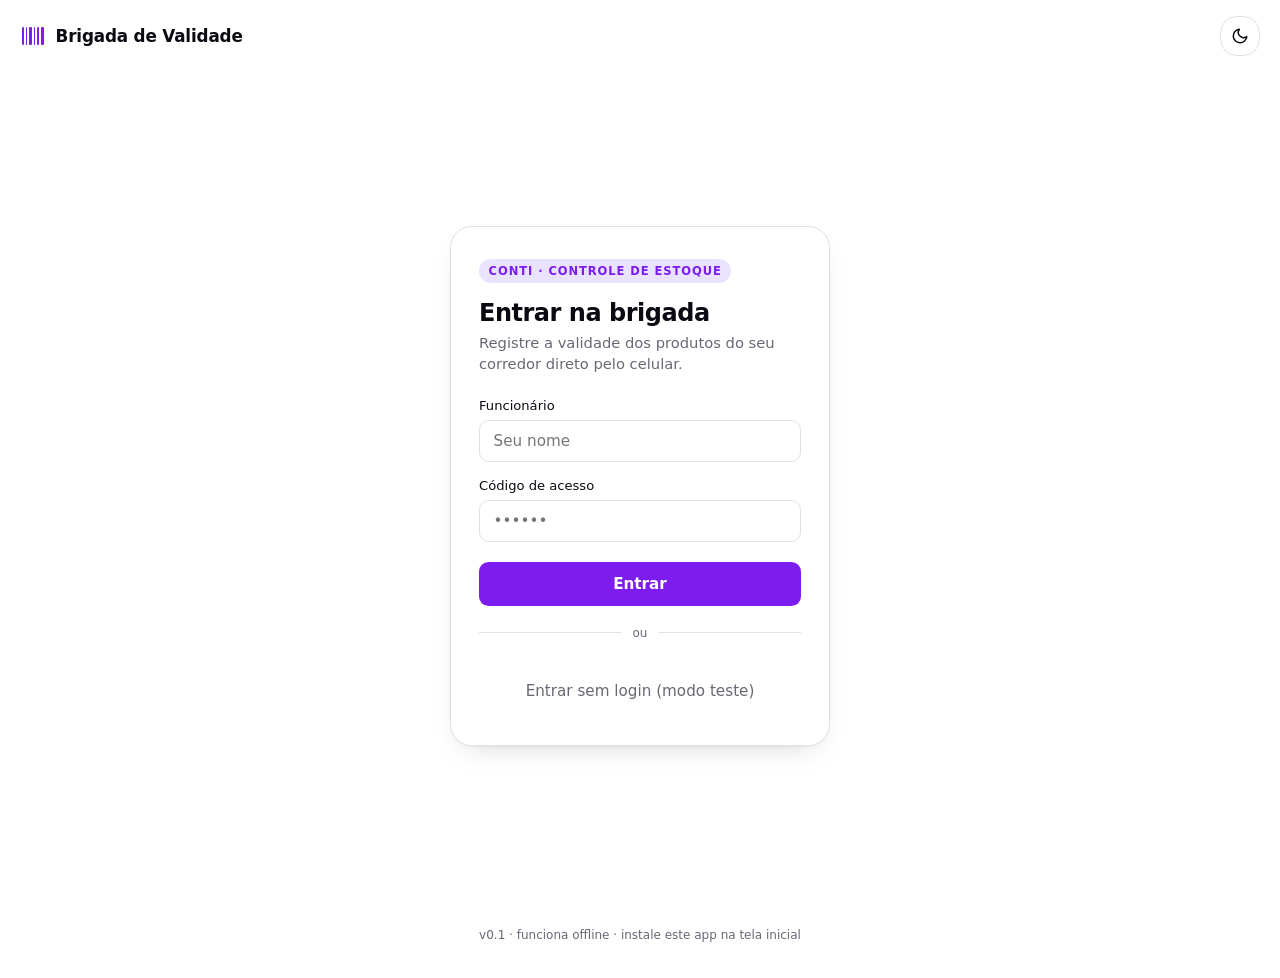
==== index.html @ 663f031b "feat: initial commit of the Brigada de Validade application - Added main HTML files: painel.html, re" ====
<!doctype html>
<html lang="pt-BR">
  <head>
    <meta charset="UTF-8" />
    <meta
      name="viewport"
      content="width=device-width, initial-scale=1, maximum-scale=1"
    />
    <title>Brigada de Validade</title>
    <meta
      name="description"
      content="Controle de validade de produtos — Conti"
    />

    <!-- PWA -->
    <meta name="theme-color" content="#6D28D9" />
    <link rel="manifest" href="manifest.json" />
    <link rel="apple-touch-icon" href="icons/icon-192.png" />
    <meta name="apple-mobile-web-app-capable" content="yes" />
    <meta
      name="apple-mobile-web-app-status-bar-style"
      content="black-translucent"
    />
    <meta name="apple-mobile-web-app-title" content="Brigada" />

    <link rel="stylesheet" href="css/style.css" />
  </head>
  <body>
    <header class="appbar">
      <div class="appbar__brand">
        <!-- ícone: código de barras, remete à bipagem de produtos -->
        <svg
          width="26"
          height="26"
          viewBox="0 0 26 26"
          fill="none"
          xmlns="http://www.w3.org/2000/svg"
        >
          <rect
            x="2"
            y="4"
            width="2"
            height="18"
            rx="1"
            fill="var(--primary)"
          />
          <rect
            x="6"
            y="4"
            width="1"
            height="18"
            rx="0.5"
            fill="var(--primary)"
          />
          <rect
            x="9"
            y="4"
            width="3"
            height="18"
            rx="1"
            fill="var(--primary)"
          />
          <rect
            x="14"
            y="4"
            width="1"
            height="18"
            rx="0.5"
            fill="var(--primary)"
          />
          <rect
            x="17"
            y="4"
            width="2"
            height="18"
            rx="1"
            fill="var(--primary)"
          />
          <rect
            x="21"
            y="4"
            width="3"
            height="18"
            rx="1"
            fill="var(--primary)"
          />
        </svg>
        <span>Brigada de Validade</span>
      </div>

      <button
        class="theme-toggle"
        id="themeToggle"
        type="button"
        aria-label="Alternar tema claro/escuro"
      >
        <svg
          id="iconMoon"
          width="18"
          height="18"
          viewBox="0 0 24 24"
          fill="none"
          stroke="currentColor"
          stroke-width="2"
          stroke-linecap="round"
          stroke-linejoin="round"
        >
          <path d="M21 12.79A9 9 0 1 1 11.21 3 7 7 0 0 0 21 12.79z"></path>
        </svg>
        <svg
          id="iconSun"
          width="18"
          height="18"
          viewBox="0 0 24 24"
          fill="none"
          stroke="currentColor"
          stroke-width="2"
          stroke-linecap="round"
          stroke-linejoin="round"
          style="display: none"
        >
          <circle cx="12" cy="12" r="5"></circle>
          <line x1="12" y1="1" x2="12" y2="3"></line>
          <line x1="12" y1="21" x2="12" y2="23"></line>
          <line x1="4.22" y1="4.22" x2="5.64" y2="5.64"></line>
          <line x1="18.36" y1="18.36" x2="19.78" y2="19.78"></line>
          <line x1="1" y1="12" x2="3" y2="12"></line>
          <line x1="21" y1="12" x2="23" y2="12"></line>
          <line x1="4.22" y1="19.78" x2="5.64" y2="18.36"></line>
          <line x1="18.36" y1="5.64" x2="19.78" y2="4.22"></line>
        </svg>
      </button>
    </header>

    <main class="wrap">
      <section class="card">
        <span class="card__eyebrow">Conti · Controle de estoque</span>
        <h1>Entrar na brigada</h1>
        <p class="sub">
          Registre a validade dos produtos do seu corredor direto pelo celular.
        </p>

        <form id="loginForm">
          <div class="field">
            <label for="funcionario">Funcionário</label>
            <input
              type="text"
              id="funcionario"
              name="funcionario"
              placeholder="Seu nome"
              autocomplete="name"
              required
            />
          </div>

          <div class="field">
            <label for="senha">Código de acesso</label>
            <input
              type="password"
              id="senha"
              name="senha"
              placeholder="••••••"
              autocomplete="current-password"
            />
          </div>

          <button type="submit" class="btn btn--primary">Entrar</button>
        </form>

        <div class="divider">ou</div>

        <button type="button" class="btn btn--ghost" id="guestBtn">
          Entrar sem login (modo teste)
        </button>
      </section>
    </main>

    <p class="footer-note">
      v0.1 · funciona offline · instale este app na tela inicial
    </p>

    <script>
      // ---------- Tema claro/escuro ----------
      const root = document.documentElement;
      const toggleBtn = document.getElementById("themeToggle");
      const iconMoon = document.getElementById("iconMoon");
      const iconSun = document.getElementById("iconSun");

      function applyTheme(theme) {
        root.classList.toggle("dark", theme === "dark");
        iconMoon.style.display = theme === "dark" ? "none" : "block";
        iconSun.style.display = theme === "dark" ? "block" : "none";
        localStorage.setItem("bv_theme", theme);
      }

      const savedTheme =
        localStorage.getItem("bv_theme") ||
        (window.matchMedia("(prefers-color-scheme: dark)").matches
          ? "dark"
          : "light");
      applyTheme(savedTheme);

      toggleBtn.addEventListener("click", () => {
        const next = root.classList.contains("dark") ? "light" : "dark";
        applyTheme(next);
      });

      // ---------- Login (placeholder — depois troca por Firebase Auth) ----------
      document.getElementById("loginForm").addEventListener("submit", (e) => {
        e.preventDefault();
        const nome = document.getElementById("funcionario").value.trim();
        if (!nome) return;
        localStorage.setItem("bv_funcionario", nome);
        window.location.href = "painel.html";
      });

      document.getElementById("guestBtn").addEventListener("click", () => {
        localStorage.setItem("bv_funcionario", "Convidado");
        window.location.href = "painel.html";
      });

      // ---------- Registro do Service Worker (PWA) ----------
      if ("serviceWorker" in navigator) {
        window.addEventListener("load", () => {
          navigator.serviceWorker.register("service-worker.js").catch(() => {});
        });
      }
    </script>
  </body>
</html>
---- css/style.css ----
/* =========================================================
   Brigada de Validade — estilos globais
   Paleta adaptada dos tokens oklch fornecidos (roxo/violeta)
   ========================================================= */

:root {
  --background: oklch(1 0 0);
  --foreground: oklch(0.15 0.02 285);
  --card: oklch(1 0 0);
  --card-foreground: oklch(0.15 0.02 285);
  --primary: oklch(0.52 0.27 295);
  --primary-foreground: oklch(1 0 0);
  --secondary: oklch(0.96 0.015 295);
  --secondary-foreground: oklch(0.3 0.06 295);
  --muted: oklch(0.97 0.008 295);
  --muted-foreground: oklch(0.52 0.02 285);
  --accent: oklch(0.93 0.04 295);
  --accent-foreground: oklch(0.4 0.15 295);
  --border: oklch(0.91 0.015 295);
  --input: oklch(0.91 0.015 295);
  --ring: oklch(0.52 0.27 295);
  --destructive: oklch(0.58 0.24 27);
  --radius: 0.75rem;
  --font-sans:
    "Inter", ui-sans-serif, system-ui, -apple-system, "Segoe UI", Roboto,
    sans-serif;
}

.dark {
  --background: oklch(0 0 0);
  --foreground: oklch(0.95 0.006 285);
  --card: oklch(0.07 0.01 285);
  --card-foreground: oklch(0.95 0.006 285);
  --primary: oklch(0.68 0.24 295);
  --primary-foreground: oklch(0 0 0);
  --secondary: oklch(0.12 0.015 285);
  --secondary-foreground: oklch(0.95 0.006 285);
  --muted: oklch(0 0 0);
  --muted-foreground: oklch(0.65 0.015 285);
  --accent: oklch(0.18 0.06 295);
  --accent-foreground: oklch(0.88 0.06 295);
  --border: oklch(1 0 0 / 10%);
  --input: oklch(1 0 0 / 12%);
  --ring: oklch(0.68 0.24 295);
  --destructive: oklch(0.65 0.22 27);
}

* {
  box-sizing: border-box;
}

html {
  font-family: var(--font-sans);
  -webkit-tap-highlight-color: transparent;
}

body {
  margin: 0;
  background: var(--background);
  color: var(--foreground);
  min-height: 100dvh;
  transition:
    background-color 0.2s ease,
    color 0.2s ease;
}

/* ---------- App bar ---------- */
.appbar {
  display: flex;
  align-items: center;
  justify-content: space-between;
  padding: 1rem 1.25rem;
}

.appbar__brand {
  display: flex;
  align-items: center;
  gap: 0.6rem;
  font-weight: 700;
  font-size: 1.05rem;
  letter-spacing: -0.01em;
}

.appbar__brand svg {
  flex-shrink: 0;
}

.theme-toggle {
  width: 2.5rem;
  height: 2.5rem;
  display: grid;
  place-items: center;
  border-radius: calc(var(--radius) * 1.4);
  border: 1px solid var(--border);
  background: var(--card);
  color: var(--foreground);
  cursor: pointer;
}

.theme-toggle:hover {
  background: var(--accent);
}

/* ---------- Layout central ---------- */
.wrap {
  min-height: calc(100dvh - 4.5rem);
  display: flex;
  align-items: center;
  justify-content: center;
  padding: 1.25rem;
}

.card {
  width: 100%;
  max-width: 380px;
  background: var(--card);
  color: var(--card-foreground);
  border: 1px solid var(--border);
  border-radius: var(--radius-2xl, calc(var(--radius) * 1.8));
  padding: 2rem 1.75rem;
  box-shadow:
    0 1px 2px oklch(0 0 0 / 4%),
    0 12px 32px -18px oklch(0 0 0 / 25%);
}

.card__eyebrow {
  display: inline-flex;
  align-items: center;
  gap: 0.4rem;
  font-size: 0.72rem;
  font-weight: 600;
  text-transform: uppercase;
  letter-spacing: 0.08em;
  color: var(--primary);
  background: var(--accent);
  padding: 0.3rem 0.6rem;
  border-radius: 999px;
  margin-bottom: 1rem;
}

.card h1 {
  font-size: 1.5rem;
  line-height: 1.2;
  margin: 0 0 0.35rem;
  letter-spacing: -0.02em;
}

.card p.sub {
  margin: 0 0 1.5rem;
  color: var(--muted-foreground);
  font-size: 0.92rem;
  line-height: 1.4;
}

/* ---------- Formulário ---------- */
.field {
  margin-bottom: 1rem;
}

.field label {
  display: block;
  font-size: 0.82rem;
  font-weight: 500;
  margin-bottom: 0.4rem;
  color: var(--foreground);
}

.field input {
  width: 100%;
  padding: 0.7rem 0.85rem;
  border-radius: calc(var(--radius) * 0.8);
  border: 1px solid var(--input);
  background: var(--background);
  color: var(--foreground);
  font-size: 0.95rem;
  font-family: inherit;
}

.field input:focus {
  outline: none;
  border-color: var(--ring);
  box-shadow: 0 0 0 3px oklch(from var(--ring) l c h / 20%);
}

.btn {
  width: 100%;
  padding: 0.8rem 1rem;
  border-radius: calc(var(--radius) * 0.8);
  border: none;
  font-size: 0.95rem;
  font-weight: 600;
  cursor: pointer;
  font-family: inherit;
  transition:
    opacity 0.15s ease,
    transform 0.05s ease;
}

.btn:active {
  transform: scale(0.98);
}

.btn--primary {
  background: var(--primary);
  color: var(--primary-foreground);
  margin-top: 0.25rem;
}

.btn--primary:hover {
  opacity: 0.92;
}

.btn--ghost {
  background: transparent;
  color: var(--muted-foreground);
  margin-top: 0.6rem;
  font-weight: 500;
}

.btn--ghost:hover {
  color: var(--foreground);
}

.divider {
  display: flex;
  align-items: center;
  gap: 0.75rem;
  color: var(--muted-foreground);
  font-size: 0.75rem;
  margin: 1.25rem 0;
}

.divider::before,
.divider::after {
  content: "";
  flex: 1;
  height: 1px;
  background: var(--border);
}

.footer-note {
  text-align: center;
  font-size: 0.75rem;
  color: var(--muted-foreground);
  padding: 1rem 1rem 1.5rem;
}

@media (max-width: 640px) {
  .appbar {
    padding: 0.85rem 0.9rem;
  }

  .appbar__brand {
    font-size: 0.98rem;
  }

  .theme-toggle {
    width: 2.35rem;
    height: 2.35rem;
  }
}

@media (max-width: 380px) {
  .card {
    padding: 1.5rem 1.25rem;
  }
}
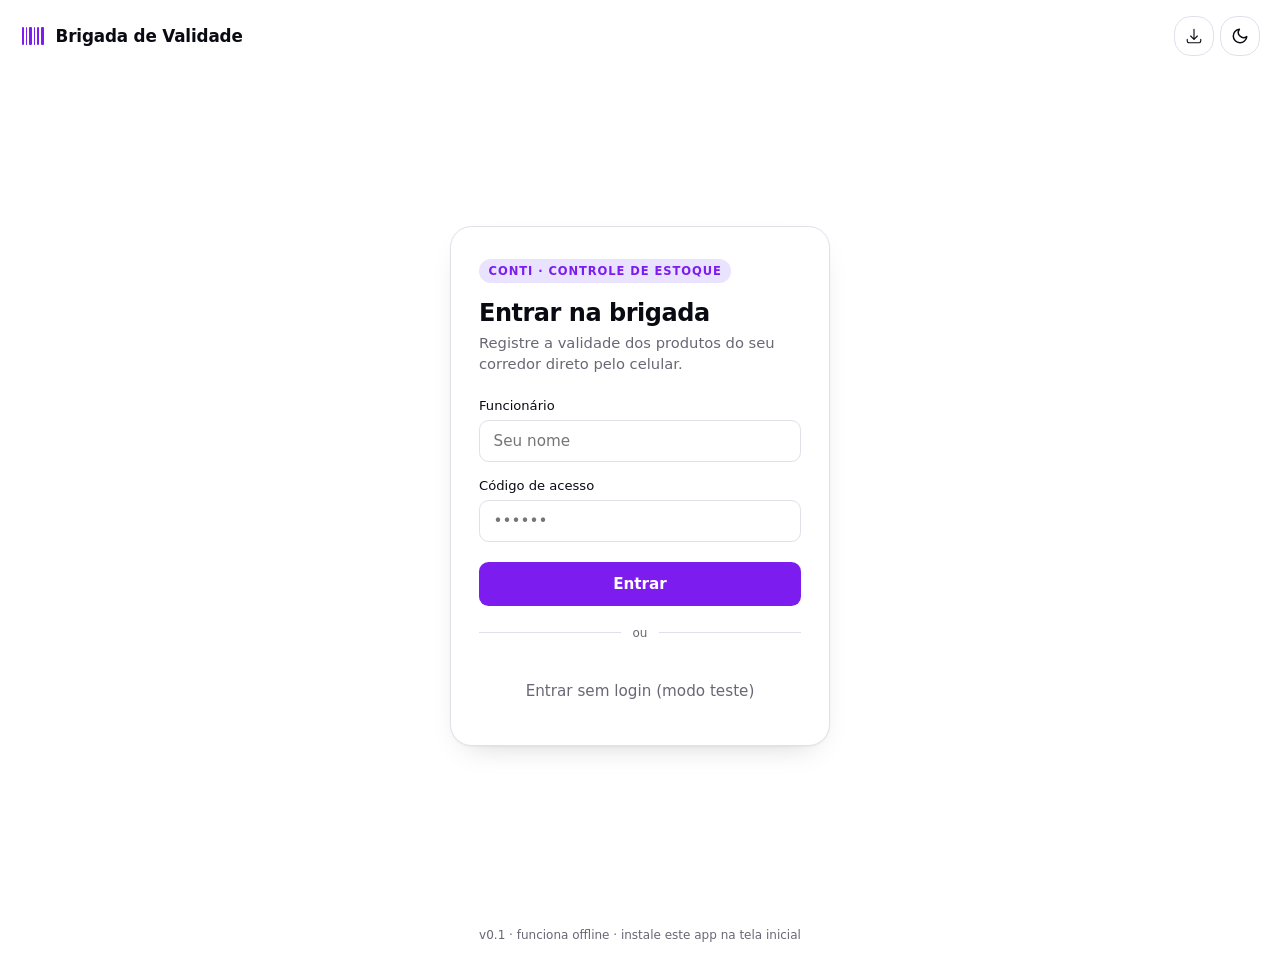
==== commit c05a1916: "feat: enhance PWA functionality with offline support and installation prompts" ====
--- a/index.html
+++ b/index.html
@@ -15,7 +15,24 @@
     <!-- PWA -->
     <meta name="theme-color" content="#6D28D9" />
     <link rel="manifest" href="manifest.json" />
-    <link rel="apple-touch-icon" href="icons/icon-192.png" />
+    <link rel="icon" type="image/x-icon" href="icons/favicon.ico" />
+    <link
+      rel="icon"
+      type="image/png"
+      sizes="32x32"
+      href="icons/favicon-32x32.png"
+    />
+    <link
+      rel="icon"
+      type="image/png"
+      sizes="16x16"
+      href="icons/favicon-16x16.png"
+    />
+    <link
+      rel="apple-touch-icon"
+      sizes="180x180"
+      href="icons/apple-touch-icon.png"
+    />
     <meta name="apple-mobile-web-app-capable" content="yes" />
     <meta
       name="apple-mobile-web-app-status-bar-style"
@@ -88,49 +105,89 @@
         <span>Brigada de Validade</span>
       </div>
 
-      <button
-        class="theme-toggle"
-        id="themeToggle"
-        type="button"
-        aria-label="Alternar tema claro/escuro"
+      <div style="display: flex; gap: 0.4rem">
+        <button
+          class="theme-toggle"
+          id="installBtn"
+          type="button"
+          aria-label="Instalar aplicativo"
+        >
+          <!-- heroicons: arrow-down-tray -->
+          <svg
+            width="18"
+            height="18"
+            viewBox="0 0 24 24"
+            fill="none"
+            stroke="currentColor"
+            stroke-width="1.5"
+            stroke-linecap="round"
+            stroke-linejoin="round"
+          >
+            <path
+              d="M3 16.5v2.25A2.25 2.25 0 005.25 21h13.5A2.25 2.25 0 0021 18.75V16.5M16.5 12L12 16.5m0 0L7.5 12m4.5 4.5V3"
+            />
+          </svg>
+        </button>
+        <button
+          class="theme-toggle"
+          id="themeToggle"
+          type="button"
+          aria-label="Alternar tema claro/escuro"
+        >
+          <svg
+            id="iconMoon"
+            width="18"
+            height="18"
+            viewBox="0 0 24 24"
+            fill="none"
+            stroke="currentColor"
+            stroke-width="2"
+            stroke-linecap="round"
+            stroke-linejoin="round"
+          >
+            <path d="M21 12.79A9 9 0 1 1 11.21 3 7 7 0 0 0 21 12.79z"></path>
+          </svg>
+          <svg
+            id="iconSun"
+            width="18"
+            height="18"
+            viewBox="0 0 24 24"
+            fill="none"
+            stroke="currentColor"
+            stroke-width="2"
+            stroke-linecap="round"
+            stroke-linejoin="round"
+            style="display: none"
+          >
+            <circle cx="12" cy="12" r="5"></circle>
+            <line x1="12" y1="1" x2="12" y2="3"></line>
+            <line x1="12" y1="21" x2="12" y2="23"></line>
+            <line x1="4.22" y1="4.22" x2="5.64" y2="5.64"></line>
+            <line x1="18.36" y1="18.36" x2="19.78" y2="19.78"></line>
+            <line x1="1" y1="12" x2="3" y2="12"></line>
+            <line x1="21" y1="12" x2="23" y2="12"></line>
+            <line x1="4.22" y1="19.78" x2="5.64" y2="18.36"></line>
+            <line x1="18.36" y1="5.64" x2="19.78" y2="4.22"></line>
+          </svg>
+        </button>
+      </div>
+    </header>
+
+    <div class="offline-banner" id="offlineBanner">
+      <svg
+        viewBox="0 0 24 24"
+        fill="none"
+        stroke="currentColor"
+        stroke-width="1.5"
+        stroke-linecap="round"
+        stroke-linejoin="round"
       >
-        <svg
-          id="iconMoon"
-          width="18"
-          height="18"
-          viewBox="0 0 24 24"
-          fill="none"
-          stroke="currentColor"
-          stroke-width="2"
-          stroke-linecap="round"
-          stroke-linejoin="round"
-        >
-          <path d="M21 12.79A9 9 0 1 1 11.21 3 7 7 0 0 0 21 12.79z"></path>
-        </svg>
-        <svg
-          id="iconSun"
-          width="18"
-          height="18"
-          viewBox="0 0 24 24"
-          fill="none"
-          stroke="currentColor"
-          stroke-width="2"
-          stroke-linecap="round"
-          stroke-linejoin="round"
-          style="display: none"
-        >
-          <circle cx="12" cy="12" r="5"></circle>
-          <line x1="12" y1="1" x2="12" y2="3"></line>
-          <line x1="12" y1="21" x2="12" y2="23"></line>
-          <line x1="4.22" y1="4.22" x2="5.64" y2="5.64"></line>
-          <line x1="18.36" y1="18.36" x2="19.78" y2="19.78"></line>
-          <line x1="1" y1="12" x2="3" y2="12"></line>
-          <line x1="21" y1="12" x2="23" y2="12"></line>
-          <line x1="4.22" y1="19.78" x2="5.64" y2="18.36"></line>
-          <line x1="18.36" y1="5.64" x2="19.78" y2="4.22"></line>
-        </svg>
-      </button>
-    </header>
+        <path
+          d="M12 9v3.75m-9.303 3.376c-.866 1.5.217 3.374 1.948 3.374h14.71c1.73 0 2.813-1.874 1.948-3.374L13.949 3.378c-.866-1.5-3.032-1.5-3.898 0L2.697 16.126zM12 15.75h.007v.008H12v-.008z"
+        />
+      </svg>
+      <span>Sem conexão — seus dados continuam salvos neste aparelho.</span>
+    </div>
 
     <main class="wrap">
       <section class="card">
@@ -226,5 +283,7 @@
         });
       }
     </script>
+    <script src="js/offline-status.js"></script>
+    <script src="js/pwa-install.js"></script>
   </body>
 </html>
--- a/css/style.css
+++ b/css/style.css
@@ -20,6 +20,10 @@
   --input: oklch(0.91 0.015 295);
   --ring: oklch(0.52 0.27 295);
   --destructive: oklch(0.58 0.24 27);
+  --success: oklch(0.62 0.17 150);
+  --success-bg: oklch(0.95 0.05 150);
+  --warning: oklch(0.75 0.16 70);
+  --warning-bg: oklch(0.95 0.06 70);
   --radius: 0.75rem;
   --font-sans:
     "Inter", ui-sans-serif, system-ui, -apple-system, "Segoe UI", Roboto,
@@ -43,6 +47,10 @@
   --input: oklch(1 0 0 / 12%);
   --ring: oklch(0.68 0.24 295);
   --destructive: oklch(0.65 0.22 27);
+  --success: oklch(0.7 0.17 150);
+  --success-bg: oklch(0.18 0.05 150);
+  --warning: oklch(0.78 0.16 70);
+  --warning-bg: oklch(0.2 0.06 70);
 }
 
 * {
@@ -99,6 +107,29 @@
 
 .theme-toggle:hover {
   background: var(--accent);
+}
+
+/* ---------- Banner de status offline ---------- */
+.offline-banner {
+  display: none;
+  align-items: center;
+  gap: 0.5rem;
+  background: var(--warning-bg);
+  color: var(--warning);
+  padding: 0.55rem 1rem;
+  font-size: 0.78rem;
+  font-weight: 600;
+  text-align: left;
+}
+
+.offline-banner.show {
+  display: flex;
+}
+
+.offline-banner svg {
+  width: 16px;
+  height: 16px;
+  flex-shrink: 0;
 }
 
 /* ---------- Layout central ---------- */
@@ -245,21 +276,6 @@
   padding: 1rem 1rem 1.5rem;
 }
 
-@media (max-width: 640px) {
-  .appbar {
-    padding: 0.85rem 0.9rem;
-  }
-
-  .appbar__brand {
-    font-size: 0.98rem;
-  }
-
-  .theme-toggle {
-    width: 2.35rem;
-    height: 2.35rem;
-  }
-}
-
 @media (max-width: 380px) {
   .card {
     padding: 1.5rem 1.25rem;
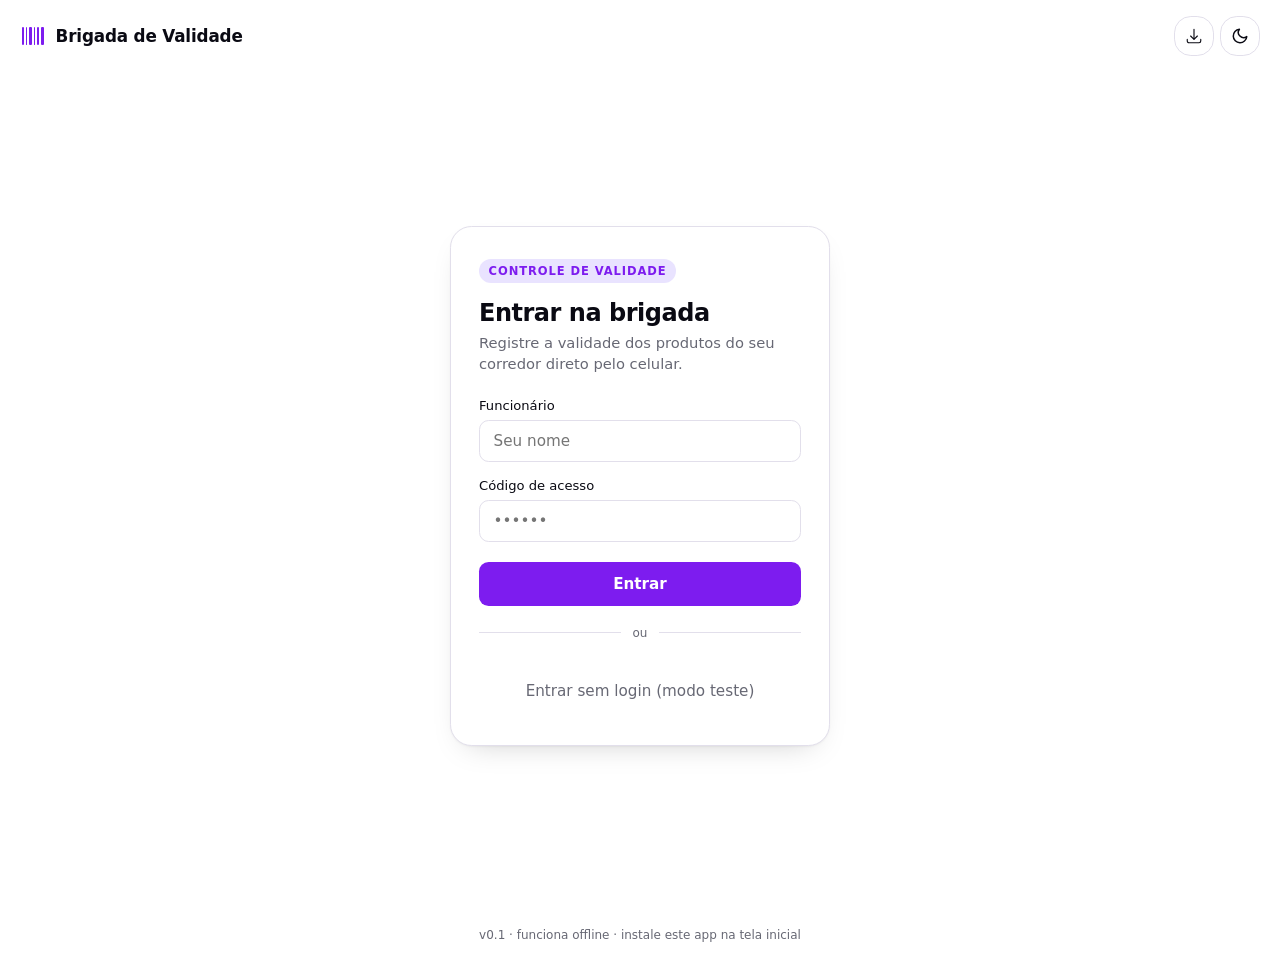
==== commit bc2eef65: "feat: update application name and description for consistency" ====
--- a/index.html
+++ b/index.html
@@ -7,10 +7,7 @@
       content="width=device-width, initial-scale=1, maximum-scale=1"
     />
     <title>Brigada de Validade</title>
-    <meta
-      name="description"
-      content="Controle de validade de produtos — Conti"
-    />
+    <meta name="description" content="Controle de validade de produtos" />
 
     <!-- PWA -->
     <meta name="theme-color" content="#6D28D9" />
@@ -33,6 +30,7 @@
       sizes="180x180"
       href="icons/apple-touch-icon.png"
     />
+    <meta name="mobile-web-app-capable" content="yes" />
     <meta name="apple-mobile-web-app-capable" content="yes" />
     <meta
       name="apple-mobile-web-app-status-bar-style"
@@ -191,7 +189,7 @@
 
     <main class="wrap">
       <section class="card">
-        <span class="card__eyebrow">Conti · Controle de estoque</span>
+        <span class="card__eyebrow">Controle de validade</span>
         <h1>Entrar na brigada</h1>
         <p class="sub">
           Registre a validade dos produtos do seu corredor direto pelo celular.
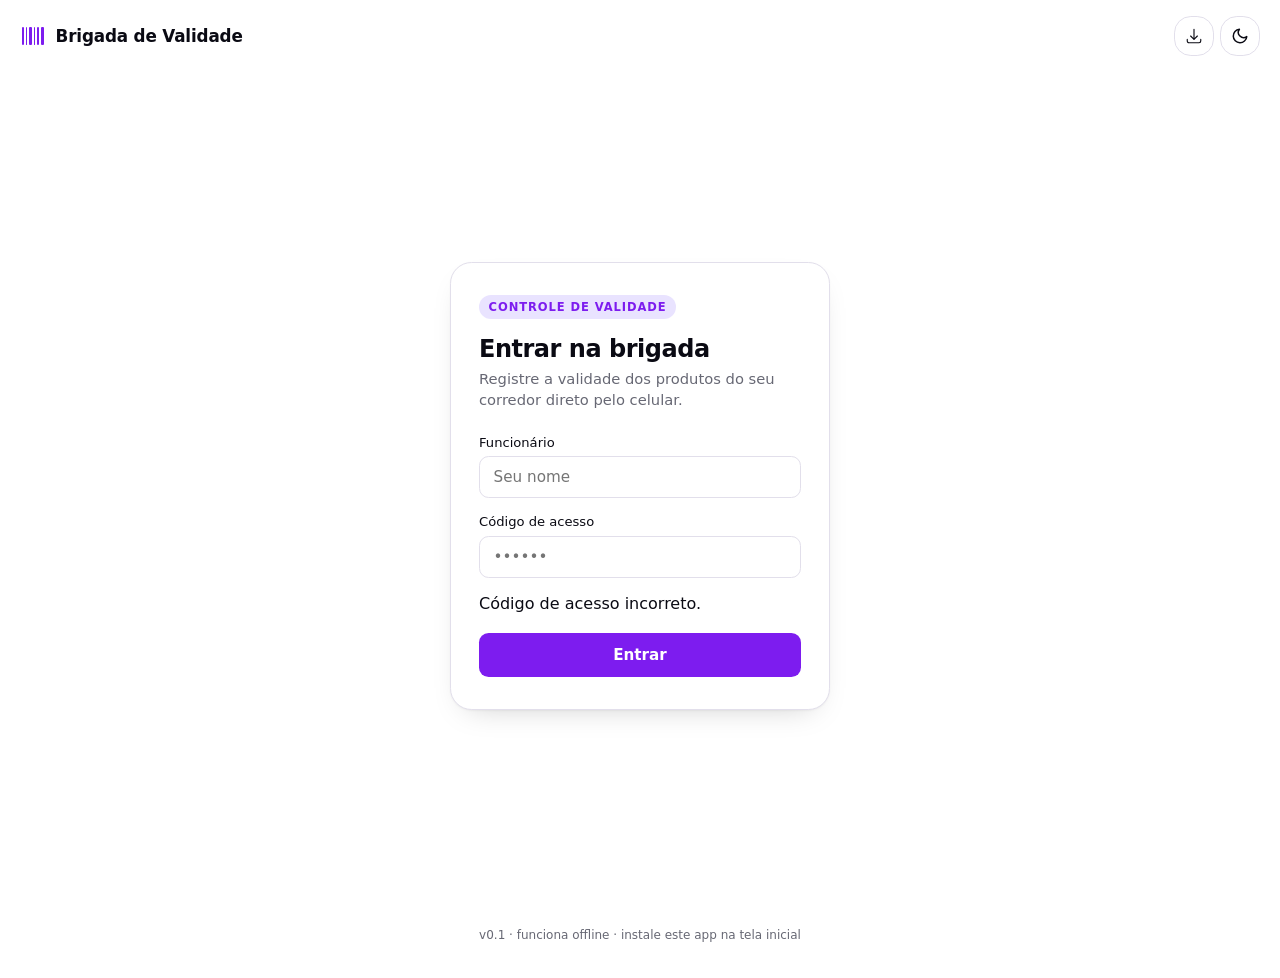
==== commit ff07dcc2: "feat: implement authentication and synchronization features with Neon Auth and Data API" ====
--- a/index.html
+++ b/index.html
@@ -216,17 +216,13 @@
               name="senha"
               placeholder="••••••"
               autocomplete="current-password"
+              required
             />
+            <p id="loginErro" class="login-erro">Código de acesso incorreto.</p>
           </div>
 
           <button type="submit" class="btn btn--primary">Entrar</button>
         </form>
-
-        <div class="divider">ou</div>
-
-        <button type="button" class="btn btn--ghost" id="guestBtn">
-          Entrar sem login (modo teste)
-        </button>
       </section>
     </main>
 
@@ -258,20 +254,6 @@
       toggleBtn.addEventListener("click", () => {
         const next = root.classList.contains("dark") ? "light" : "dark";
         applyTheme(next);
-      });
-
-      // ---------- Login (placeholder — depois troca por Firebase Auth) ----------
-      document.getElementById("loginForm").addEventListener("submit", (e) => {
-        e.preventDefault();
-        const nome = document.getElementById("funcionario").value.trim();
-        if (!nome) return;
-        localStorage.setItem("bv_funcionario", nome);
-        window.location.href = "painel.html";
-      });
-
-      document.getElementById("guestBtn").addEventListener("click", () => {
-        localStorage.setItem("bv_funcionario", "Convidado");
-        window.location.href = "painel.html";
       });
 
       // ---------- Registro do Service Worker (PWA) ----------
@@ -281,6 +263,46 @@
         });
       }
     </script>
+    <script type="module">
+      // ---------- Login real (Neon Auth) ----------
+      import { login } from "./js/auth.js";
+
+      // E-mail fixo da conta única — o mesmo que você usou ao criar o
+      // usuário manualmente no Console da Neon (Auth → Create user).
+      // Troque aqui pro e-mail que você escolheu lá.
+      const EMAIL_LOGIN = "equipe@suaempresa.com";
+
+      const form = document.getElementById("loginForm");
+      const erroEl = document.getElementById("loginErro");
+      const btnSubmit = form.querySelector('button[type="submit"]');
+
+      form.addEventListener("submit", async (e) => {
+        e.preventDefault();
+        const nome = document.getElementById("funcionario").value.trim();
+        const senha = document.getElementById("senha").value;
+        if (!nome) return;
+
+        erroEl.classList.remove("show");
+        btnSubmit.disabled = true;
+        btnSubmit.textContent = "Entrando...";
+
+        const { error } = await login(EMAIL_LOGIN, senha);
+
+        btnSubmit.disabled = false;
+        btnSubmit.textContent = "Entrar";
+
+        if (error) {
+          erroEl.textContent = "Código de acesso incorreto.";
+          erroEl.classList.add("show");
+          return;
+        }
+
+        // nome é só pra identificar quem fez a conferência nos relatórios —
+        // não tem nenhum papel de segurança, quem garante o acesso é a sessão do Neon Auth
+        localStorage.setItem("bv_funcionario", nome);
+        window.location.href = "painel.html";
+      });
+    </script>
     <script src="js/offline-status.js"></script>
     <script src="js/pwa-install.js"></script>
   </body>
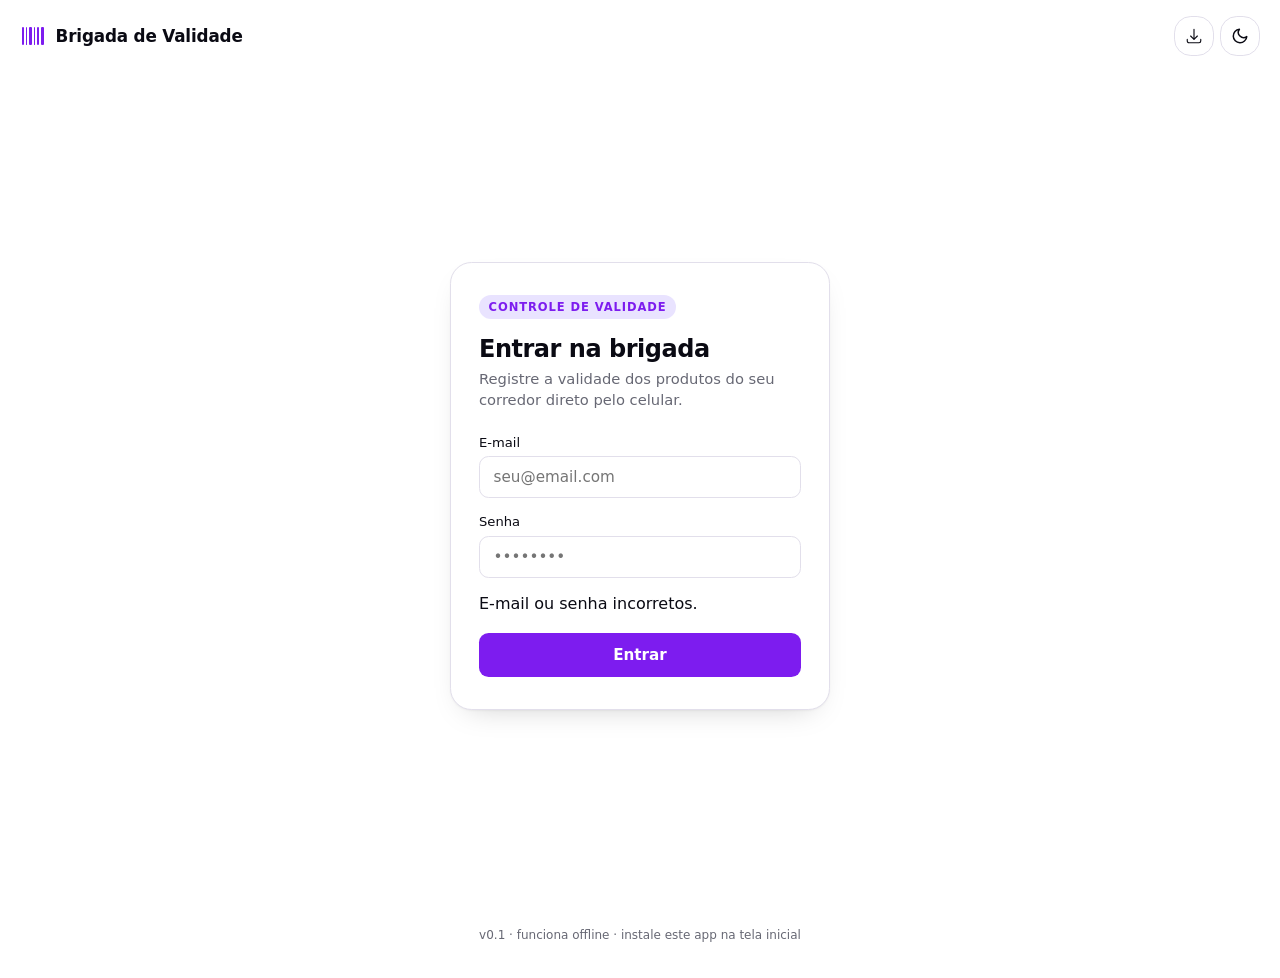
==== commit 863fdf61: "feat: update login form to use email and improve error messages" ====
--- a/index.html
+++ b/index.html
@@ -110,7 +110,6 @@
           type="button"
           aria-label="Instalar aplicativo"
         >
-          <!-- heroicons: arrow-down-tray -->
           <svg
             width="18"
             height="18"
@@ -197,28 +196,28 @@
 
         <form id="loginForm">
           <div class="field">
-            <label for="funcionario">Funcionário</label>
+            <label for="email">E-mail</label>
             <input
-              type="text"
-              id="funcionario"
-              name="funcionario"
-              placeholder="Seu nome"
-              autocomplete="name"
+              type="email"
+              id="email"
+              name="email"
+              placeholder="seu@email.com"
+              autocomplete="email"
               required
             />
           </div>
 
           <div class="field">
-            <label for="senha">Código de acesso</label>
+            <label for="senha">Senha</label>
             <input
               type="password"
               id="senha"
               name="senha"
-              placeholder="••••••"
+              placeholder="••••••••"
               autocomplete="current-password"
               required
             />
-            <p id="loginErro" class="login-erro">Código de acesso incorreto.</p>
+            <p id="loginErro" class="login-erro">E-mail ou senha incorretos.</p>
           </div>
 
           <button type="submit" class="btn btn--primary">Entrar</button>
@@ -264,13 +263,8 @@
       }
     </script>
     <script type="module">
-      // ---------- Login real (Neon Auth) ----------
+      // ---------- Login manual direto na base ----------
       import { login } from "./js/auth.js";
-
-      // E-mail fixo da conta única — o mesmo que você usou ao criar o
-      // usuário manualmente no Console da Neon (Auth → Create user).
-      // Troque aqui pro e-mail que você escolheu lá.
-      const EMAIL_LOGIN = "equipe@suaempresa.com";
 
       const form = document.getElementById("loginForm");
       const erroEl = document.getElementById("loginErro");
@@ -278,28 +272,28 @@
 
       form.addEventListener("submit", async (e) => {
         e.preventDefault();
-        const nome = document.getElementById("funcionario").value.trim();
+        const email = document.getElementById("email").value.trim();
         const senha = document.getElementById("senha").value;
-        if (!nome) return;
+
+        if (!email || !senha) return;
 
         erroEl.classList.remove("show");
         btnSubmit.disabled = true;
         btnSubmit.textContent = "Entrando...";
 
-        const { error } = await login(EMAIL_LOGIN, senha);
+        const { error } = await login(email, senha);
 
         btnSubmit.disabled = false;
         btnSubmit.textContent = "Entrar";
 
         if (error) {
-          erroEl.textContent = "Código de acesso incorreto.";
+          erroEl.textContent = error.message || "E-mail ou senha incorretos.";
           erroEl.classList.add("show");
           return;
         }
 
-        // nome é só pra identificar quem fez a conferência nos relatórios —
-        // não tem nenhum papel de segurança, quem garante o acesso é a sessão do Neon Auth
-        localStorage.setItem("bv_funcionario", nome);
+        // O redirecionamento acontece caso não haja erros.
+        // O armazenamento do nome já foi feito dentro do js/auth.js.
         window.location.href = "painel.html";
       });
     </script>
